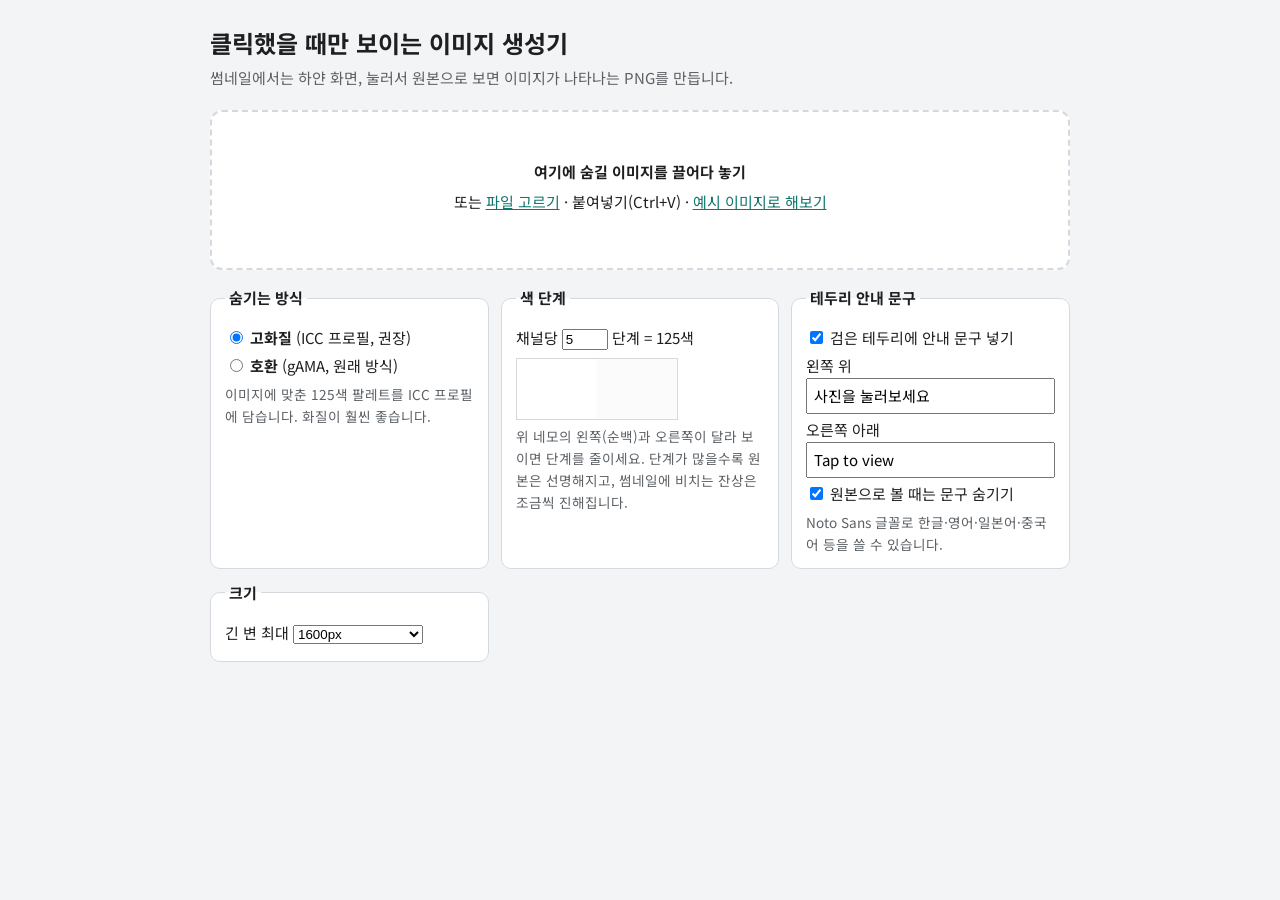
==== gamma.html @ a2110617 "Rewrite encoder: linear-light dithering, ICC high-quality mode, border text - res/gt-core.js: new DO" ====
<!DOCTYPE html>
<html lang="ko">
<head>
    <meta charset="UTF-8">
    <meta name="viewport" content="width=device-width, initial-scale=1">
    <title>감마위장</title>
    <link rel="preconnect" href="https://fonts.googleapis.com">
    <link rel="preconnect" href="https://fonts.gstatic.com" crossorigin>
    <link rel="stylesheet" href="https://fonts.googleapis.com/css2?family=Noto+Sans:wght@700&family=Noto+Sans+KR:wght@700&family=Noto+Sans+JP:wght@700&family=Noto+Sans+SC:wght@700&display=swap">
    <link rel="stylesheet" type="text/css" href="res/gamma.css">
    <script src="res/default-image.js"></script>
    <script src="res/gt-core.js"></script>
    <script src="res/gamma.js" defer></script>
</head>
<body>
<main>
    <h1>클릭했을 때만 보이는 이미지 생성기</h1>
    <p class="sub">썸네일에서는 하얀 화면, 눌러서 원본으로 보면 이미지가 나타나는 PNG를 만듭니다.</p>

    <section id="dropzone" tabindex="0">
        <strong>여기에 숨길 이미지를 끌어다 놓기</strong>
        <span>또는 <label class="linklike">파일 고르기<input type="file" id="fileinput" accept="image/*" hidden></label>
            · 붙여넣기(Ctrl+V) · <button type="button" id="sample" class="linklike">예시 이미지로 해보기</button></span>
        <span id="filename"></span>
    </section>

    <form id="options">
        <fieldset>
            <legend>숨기는 방식</legend>
            <label><input type="radio" name="mode" value="icc" checked> <b>고화질</b> (ICC 프로필, 권장)</label>
            <label><input type="radio" name="mode" value="gama"> <b>호환</b> (gAMA, 원래 방식)</label>
            <p class="hint" id="modehint"></p>
        </fieldset>

        <fieldset>
            <legend>색 단계</legend>
            <label>채널당 <input type="number" id="levels" min="2" max="8" value="5"> 단계
                = <span id="levelcount"></span>색</label>
            <canvas id="palettepreview" width="160" height="60"></canvas>
            <p class="hint">위 네모의 왼쪽(순백)과 오른쪽이 달라 보이면 단계를 줄이세요.
                단계가 많을수록 원본은 선명해지고, 썸네일에 비치는 잔상은 조금씩 진해집니다.</p>
        </fieldset>

        <fieldset>
            <legend>테두리 안내 문구</legend>
            <label><input type="checkbox" id="textOn" checked> 검은 테두리에 안내 문구 넣기</label>
            <div id="textOptions">
                <label>왼쪽 위 <input type="text" id="textTL" value="사진을 눌러보세요"></label>
                <label>오른쪽 아래 <input type="text" id="textBR" value="Tap to view"></label>
                <label><input type="checkbox" id="textHide" checked> 원본으로 볼 때는 문구 숨기기</label>
                <p class="hint">Noto Sans 글꼴로 한글·영어·일본어·중국어 등을 쓸 수 있습니다.</p>
            </div>
        </fieldset>

        <fieldset>
            <legend>크기</legend>
            <label>긴 변 최대
                <select id="maxside">
                    <option value="1280">1280px</option>
                    <option value="1600" selected>1600px</option>
                    <option value="2048">2048px</option>
                    <option value="0">줄이지 않음 (느림)</option>
                </select>
            </label>
        </fieldset>
    </form>

    <p id="status" role="status"></p>

    <section id="result" hidden>
        <div class="views">
            <figure>
                <canvas id="viewThumb"></canvas>
                <figcaption>썸네일에서 보이는 모습<br><small>(색 정보가 버려진 상태)</small></figcaption>
            </figure>
            <figure>
                <a id="viewLink" target="_blank"><img id="viewOrig" alt="결과 이미지"></a>
                <figcaption>원본으로 볼 때 보이는 모습<br><small>(이 브라우저가 실제로 그린 결과)</small></figcaption>
            </figure>
        </div>
        <p id="support" class="warning" hidden></p>
        <a id="download" class="button">PNG 저장하기</a>
        <p class="hint">결과 이미지를 그대로 올리세요. 다른 프로그램에서 편집하거나 다시 저장하면 숨김이 풀리거나 망가질 수 있습니다.
            사이트에 따라 썸네일에서도 그대로 보이거나(색 정보를 반영하는 경우), 원본에서도 하얗게 보일 수 있습니다(원본까지 다시 압축하는 경우).</p>
    </section>
</main>
</body>
</html>
---- res/gamma.css ----
:root { --fg: #1d1f21; --muted: #5c6166; --line: #d5d8dc; --bg: #f3f4f6; --card: #fff; --accent: #0f766e; }
* { box-sizing: border-box; }
body { margin: 0; padding: 24px 16px 48px; background: var(--bg); color: var(--fg);
       font: 15px/1.6 "Noto Sans KR", system-ui, sans-serif; }
main { max-width: 860px; margin: 0 auto; }
h1 { font-size: 1.5rem; margin: 0 0 4px; }
.sub { color: var(--muted); margin: 0 0 20px; }
#dropzone { display: flex; flex-direction: column; gap: 6px; align-items: center; justify-content: center;
            min-height: 160px; padding: 20px; border: 2px dashed var(--line); border-radius: 12px;
            background: var(--card); text-align: center; }
#dropzone.over { border-color: var(--accent); background: #effaf8; }
#filename { color: var(--accent); font-weight: 700; }
.linklike { color: var(--accent); text-decoration: underline; cursor: pointer; background: none; border: 0; padding: 0; font: inherit; }
#options { display: grid; grid-template-columns: repeat(auto-fit, minmax(240px, 1fr)); gap: 12px; margin: 16px 0; }
fieldset { margin: 0; padding: 12px 14px; border: 1px solid var(--line); border-radius: 10px; background: var(--card); }
legend { font-weight: 700; padding: 0 4px; }
fieldset label { display: block; margin: 4px 0; }
input[type=number] { width: 3.5em; }
input[type=text] { width: 100%; padding: 4px 6px; font: inherit; }
.hint { color: var(--muted); font-size: 0.85rem; margin: 6px 0 0; }
#palettepreview { display: block; margin: 8px 0 0; border: 1px solid var(--line); }
#status { min-height: 1.6em; font-weight: 700; }
.views { display: grid; grid-template-columns: repeat(auto-fit, minmax(260px, 1fr)); gap: 12px; }
figure { margin: 0; padding: 10px; background: var(--card); border: 1px solid var(--line); border-radius: 10px; text-align: center; }
figure canvas, figure img { display: block; max-width: 100%; height: auto; margin: 0 auto; }
figcaption { margin-top: 6px; font-size: 0.9rem; }
.warning { color: #b42318; font-weight: 700; }
.button { display: inline-block; margin: 14px 0 4px; padding: 10px 18px; border-radius: 8px; background: var(--accent);
          color: #fff; font-weight: 700; text-decoration: none; }
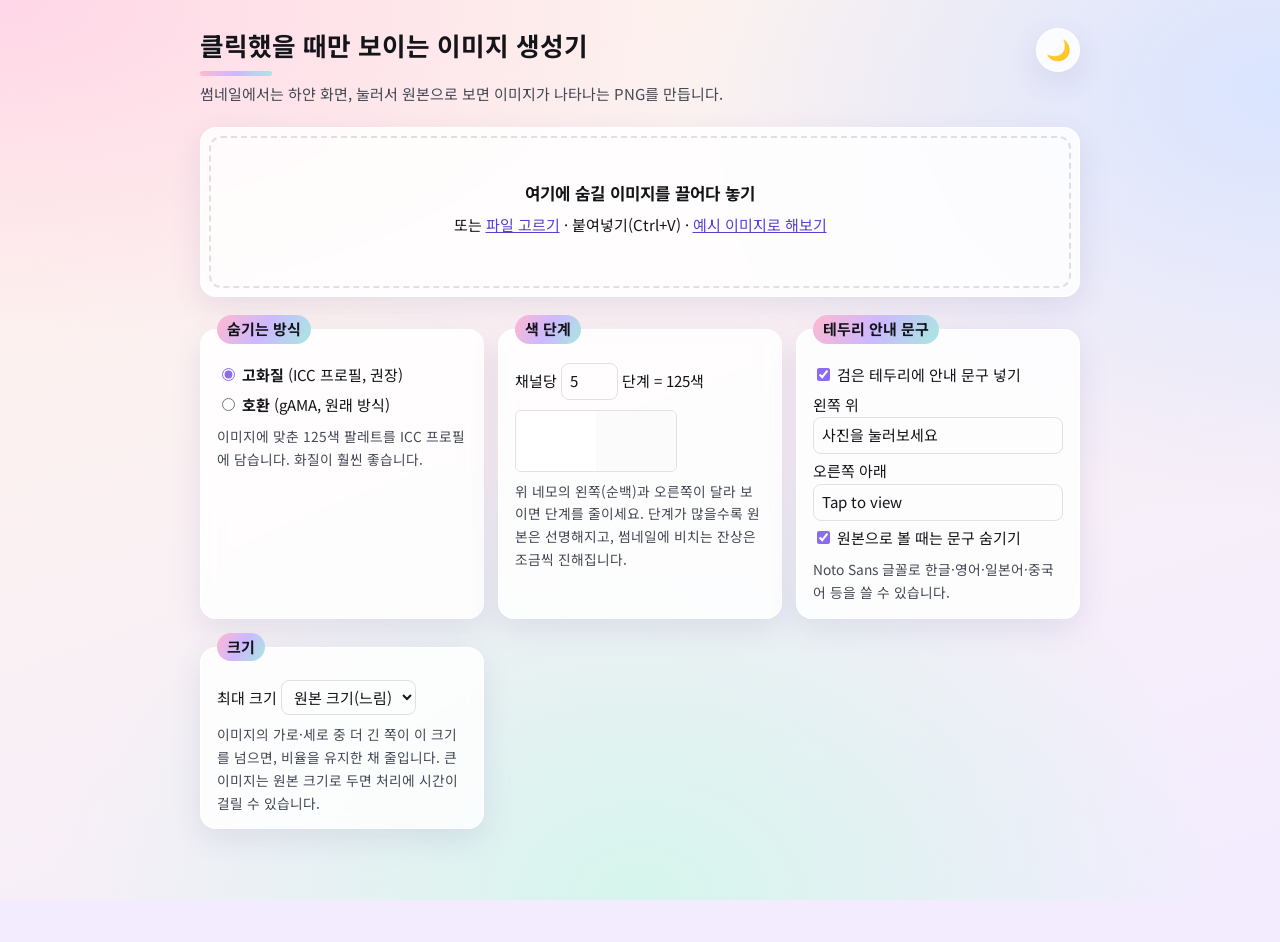
==== commit 8d37b806: "Add GitHub Pages entry, dark/light theme, worker encoding, size option rename - index.html redirect " ====
--- a/gamma.html
+++ b/gamma.html
@@ -7,6 +7,15 @@
     <link rel="preconnect" href="https://fonts.googleapis.com">
     <link rel="preconnect" href="https://fonts.gstatic.com" crossorigin>
     <link rel="stylesheet" href="https://fonts.googleapis.com/css2?family=Noto+Sans:wght@700&family=Noto+Sans+KR:wght@700&family=Noto+Sans+JP:wght@700&family=Noto+Sans+SC:wght@700&display=swap">
+    <script>
+        // 테마: 저장된 선택이 있으면 그걸, 없으면(첫 방문) 브라우저/OS의 모양 설정을 따른다. 깜빡임 방지를 위해 CSS보다 먼저 실행
+        (function () {
+            var t = null;
+            try { t = localStorage.getItem('gt-theme'); } catch (e) {}
+            if (t !== 'dark' && t !== 'light') t = matchMedia('(prefers-color-scheme: dark)').matches ? 'dark' : 'light';
+            document.documentElement.setAttribute('data-theme', t);
+        })();
+    </script>
     <link rel="stylesheet" type="text/css" href="res/gamma.css">
     <script src="res/default-image.js"></script>
     <script src="res/gt-core.js"></script>
@@ -14,8 +23,13 @@
 </head>
 <body>
 <main>
-    <h1>클릭했을 때만 보이는 이미지 생성기</h1>
-    <p class="sub">썸네일에서는 하얀 화면, 눌러서 원본으로 보면 이미지가 나타나는 PNG를 만듭니다.</p>
+    <header>
+        <div>
+            <h1>클릭했을 때만 보이는 이미지 생성기</h1>
+            <p class="sub">썸네일에서는 하얀 화면, 눌러서 원본으로 보면 이미지가 나타나는 PNG를 만듭니다.</p>
+        </div>
+        <button type="button" id="themeToggle"></button>
+    </header>
 
     <section id="dropzone" tabindex="0">
         <strong>여기에 숨길 이미지를 끌어다 놓기</strong>
@@ -54,14 +68,16 @@
 
         <fieldset>
             <legend>크기</legend>
-            <label>긴 변 최대
+            <label>최대 크기
                 <select id="maxside">
+                    <option value="0" selected>원본 크기(느림)</option>
+                    <option value="2048">2048px</option>
+                    <option value="1600">1600px</option>
                     <option value="1280">1280px</option>
-                    <option value="1600" selected>1600px</option>
-                    <option value="2048">2048px</option>
-                    <option value="0">줄이지 않음 (느림)</option>
                 </select>
             </label>
+            <p class="hint">이미지의 가로·세로 중 더 긴 쪽이 이 크기를 넘으면, 비율을 유지한 채 줄입니다.
+                큰 이미지는 원본 크기로 두면 처리에 시간이 걸릴 수 있습니다.</p>
         </fieldset>
     </form>
 
--- a/res/gamma.css
+++ b/res/gamma.css
@@ -1,29 +1,134 @@
-:root { --fg: #1d1f21; --muted: #5c6166; --line: #d5d8dc; --bg: #f3f4f6; --card: #fff; --accent: #0f766e; }
+/* ---------- 색 토큰: 라이트(기본) ---------- */
+:root {
+    color-scheme: light;
+    --fg: #14151a;
+    --muted: #444955;
+    --line: rgba(20, 21, 26, 0.12);
+    --card: rgba(255, 255, 255, 0.84);
+    --card-edge: rgba(255, 255, 255, 0.95);
+    --shadow: 0 10px 30px rgba(92, 72, 160, 0.12);
+    --link: #5a3fd0;
+    --ok: #0b6b5f;
+    --warn: #b42318;
+    --bg:
+        radial-gradient(1200px 600px at 0% 0%, #ffd6e7 0%, transparent 60%),
+        radial-gradient(1000px 700px at 100% 10%, #d9e4ff 0%, transparent 60%),
+        radial-gradient(900px 700px at 50% 100%, #d5f5ec 0%, transparent 65%),
+        linear-gradient(160deg, #fff4ea 0%, #f3ecff 100%);
+    --pastel: linear-gradient(120deg, #ffb8cf 0%, #cdb8ff 50%, #a6e9e0 100%);
+    --pastel-soft: linear-gradient(120deg, rgba(255, 184, 207, 0.35), rgba(205, 184, 255, 0.35), rgba(166, 233, 224, 0.35));
+    --on-pastel: #14151a;
+}
+
+/* ---------- 다크 ---------- */
+:root[data-theme="dark"] {
+    color-scheme: dark;
+    --fg: #f5f6fa;
+    --muted: #c9cdd8;
+    --line: rgba(255, 255, 255, 0.14);
+    --card: rgba(26, 27, 38, 0.86);
+    --card-edge: rgba(255, 255, 255, 0.08);
+    --shadow: 0 10px 30px rgba(0, 0, 0, 0.35);
+    --link: #cbbcff;
+    --ok: #8ee8d8;
+    --warn: #ff9b91;
+    --bg:
+        radial-gradient(1000px 600px at 0% 0%, rgba(255, 150, 196, 0.22) 0%, transparent 60%),
+        radial-gradient(900px 650px at 100% 10%, rgba(140, 170, 255, 0.22) 0%, transparent 60%),
+        radial-gradient(900px 700px at 50% 100%, rgba(120, 230, 205, 0.16) 0%, transparent 65%),
+        linear-gradient(160deg, #13131c 0%, #171523 100%);
+    --pastel-soft: linear-gradient(120deg, rgba(255, 184, 207, 0.16), rgba(205, 184, 255, 0.16), rgba(166, 233, 224, 0.16));
+}
+
+/* ---------- 기본 ---------- */
 * { box-sizing: border-box; }
-body { margin: 0; padding: 24px 16px 48px; background: var(--bg); color: var(--fg);
-       font: 15px/1.6 "Noto Sans KR", system-ui, sans-serif; }
-main { max-width: 860px; margin: 0 auto; }
-h1 { font-size: 1.5rem; margin: 0 0 4px; }
-.sub { color: var(--muted); margin: 0 0 20px; }
-#dropzone { display: flex; flex-direction: column; gap: 6px; align-items: center; justify-content: center;
-            min-height: 160px; padding: 20px; border: 2px dashed var(--line); border-radius: 12px;
-            background: var(--card); text-align: center; }
-#dropzone.over { border-color: var(--accent); background: #effaf8; }
-#filename { color: var(--accent); font-weight: 700; }
-.linklike { color: var(--accent); text-decoration: underline; cursor: pointer; background: none; border: 0; padding: 0; font: inherit; }
-#options { display: grid; grid-template-columns: repeat(auto-fit, minmax(240px, 1fr)); gap: 12px; margin: 16px 0; }
-fieldset { margin: 0; padding: 12px 14px; border: 1px solid var(--line); border-radius: 10px; background: var(--card); }
-legend { font-weight: 700; padding: 0 4px; }
-fieldset label { display: block; margin: 4px 0; }
-input[type=number] { width: 3.5em; }
-input[type=text] { width: 100%; padding: 4px 6px; font: inherit; }
-.hint { color: var(--muted); font-size: 0.85rem; margin: 6px 0 0; }
-#palettepreview { display: block; margin: 8px 0 0; border: 1px solid var(--line); }
+html { background: #f3ecff; }
+:root[data-theme="dark"] { background: #13131c; }
+body {
+    margin: 0;
+    padding: 28px 16px 56px;
+    min-height: 100vh;
+    background: var(--bg);
+    background-attachment: fixed;
+    color: var(--fg);
+    font: 15px/1.65 "Noto Sans KR", "Noto Sans", system-ui, sans-serif;
+    transition: color .2s ease;
+}
+main { max-width: 880px; margin: 0 auto; }
+a { color: var(--link); }
+
+header { display: flex; align-items: flex-start; justify-content: space-between; gap: 12px; margin-bottom: 20px; }
+h1 { font-size: 1.6rem; line-height: 1.3; margin: 0 0 6px; }
+h1::after {
+    content: ""; display: block; width: 72px; height: 5px; margin-top: 10px;
+    border-radius: 99px; background: var(--pastel);
+}
+.sub { color: var(--muted); margin: 0; }
+
+#themeToggle {
+    flex: none; width: 44px; height: 44px; border-radius: 50%;
+    border: 1px solid var(--card-edge); background: var(--card); box-shadow: var(--shadow);
+    font-size: 20px; line-height: 1; cursor: pointer;
+}
+#themeToggle:focus-visible, .button:focus-visible, #dropzone:focus-visible { outline: 3px solid var(--link); outline-offset: 2px; }
+
+/* ---------- 카드 ---------- */
+#dropzone, fieldset, figure {
+    background: var(--card);
+    border: 1px solid var(--card-edge);
+    border-radius: 16px;
+    box-shadow: var(--shadow);
+    -webkit-backdrop-filter: blur(10px);
+    backdrop-filter: blur(10px);
+}
+#dropzone {
+    position: relative;
+    display: flex; flex-direction: column; gap: 6px; align-items: center; justify-content: center;
+    min-height: 170px; padding: 24px; text-align: center;
+}
+#dropzone::before {           /* 안쪽 점선 테두리 */
+    content: ""; position: absolute; inset: 8px; border-radius: 12px;
+    border: 2px dashed var(--line); pointer-events: none;
+}
+#dropzone.over { background-image: var(--pastel-soft); }
+#dropzone.over::before { border-color: var(--link); }
+#dropzone strong { font-size: 1.05rem; }
+#filename { color: var(--ok); font-weight: 700; }
+.linklike { color: var(--link); text-decoration: underline; cursor: pointer; background: none; border: 0; padding: 0; font: inherit; }
+
+#options { display: grid; grid-template-columns: repeat(auto-fit, minmax(250px, 1fr)); gap: 14px; margin: 18px 0; }
+fieldset { margin: 0; padding: 14px 16px; min-width: 0; }
+legend {
+    font-weight: 700; padding: 2px 10px; border-radius: 99px;
+    background: var(--pastel); color: var(--on-pastel);
+}
+fieldset label { display: block; margin: 5px 0; }
+input[type=number] { width: 3.8em; }
+input[type=text], select, input[type=number] {
+    padding: 5px 8px; font: inherit; color: var(--fg);
+    background: transparent; border: 1px solid var(--line); border-radius: 8px;
+}
+input[type=text] { width: 100%; }
+select option { color: #14151a; background: #fff; }
+input[type=radio], input[type=checkbox] { accent-color: #8b6cf0; }
+.hint { color: var(--muted); font-size: 0.86rem; margin: 8px 0 0; }
+#palettepreview { display: block; margin: 10px 0 0; border: 1px solid var(--line); border-radius: 6px; }
+
 #status { min-height: 1.6em; font-weight: 700; }
-.views { display: grid; grid-template-columns: repeat(auto-fit, minmax(260px, 1fr)); gap: 12px; }
-figure { margin: 0; padding: 10px; background: var(--card); border: 1px solid var(--line); border-radius: 10px; text-align: center; }
-figure canvas, figure img { display: block; max-width: 100%; height: auto; margin: 0 auto; }
-figcaption { margin-top: 6px; font-size: 0.9rem; }
-.warning { color: #b42318; font-weight: 700; }
-.button { display: inline-block; margin: 14px 0 4px; padding: 10px 18px; border-radius: 8px; background: var(--accent);
-          color: #fff; font-weight: 700; text-decoration: none; }
+
+/* ---------- 결과 ---------- */
+.views { display: grid; grid-template-columns: repeat(auto-fit, minmax(260px, 1fr)); gap: 14px; }
+figure { margin: 0; padding: 12px; text-align: center; }
+figure canvas, figure img { display: block; max-width: 100%; height: auto; margin: 0 auto; border-radius: 4px; }
+figcaption { margin-top: 8px; font-size: 0.92rem; }
+figcaption small { color: var(--muted); }
+.warning { color: var(--warn); font-weight: 700; }
+.button {
+    display: inline-block; margin: 16px 0 4px; padding: 11px 22px; border-radius: 99px;
+    background: var(--pastel); color: var(--on-pastel);
+    font-weight: 700; text-decoration: none; box-shadow: var(--shadow);
+    transition: transform .15s ease, filter .15s ease;
+}
+.button:hover { transform: translateY(-1px); filter: saturate(1.15); }
+
+@media (prefers-reduced-motion: reduce) { * { transition: none !important; } }
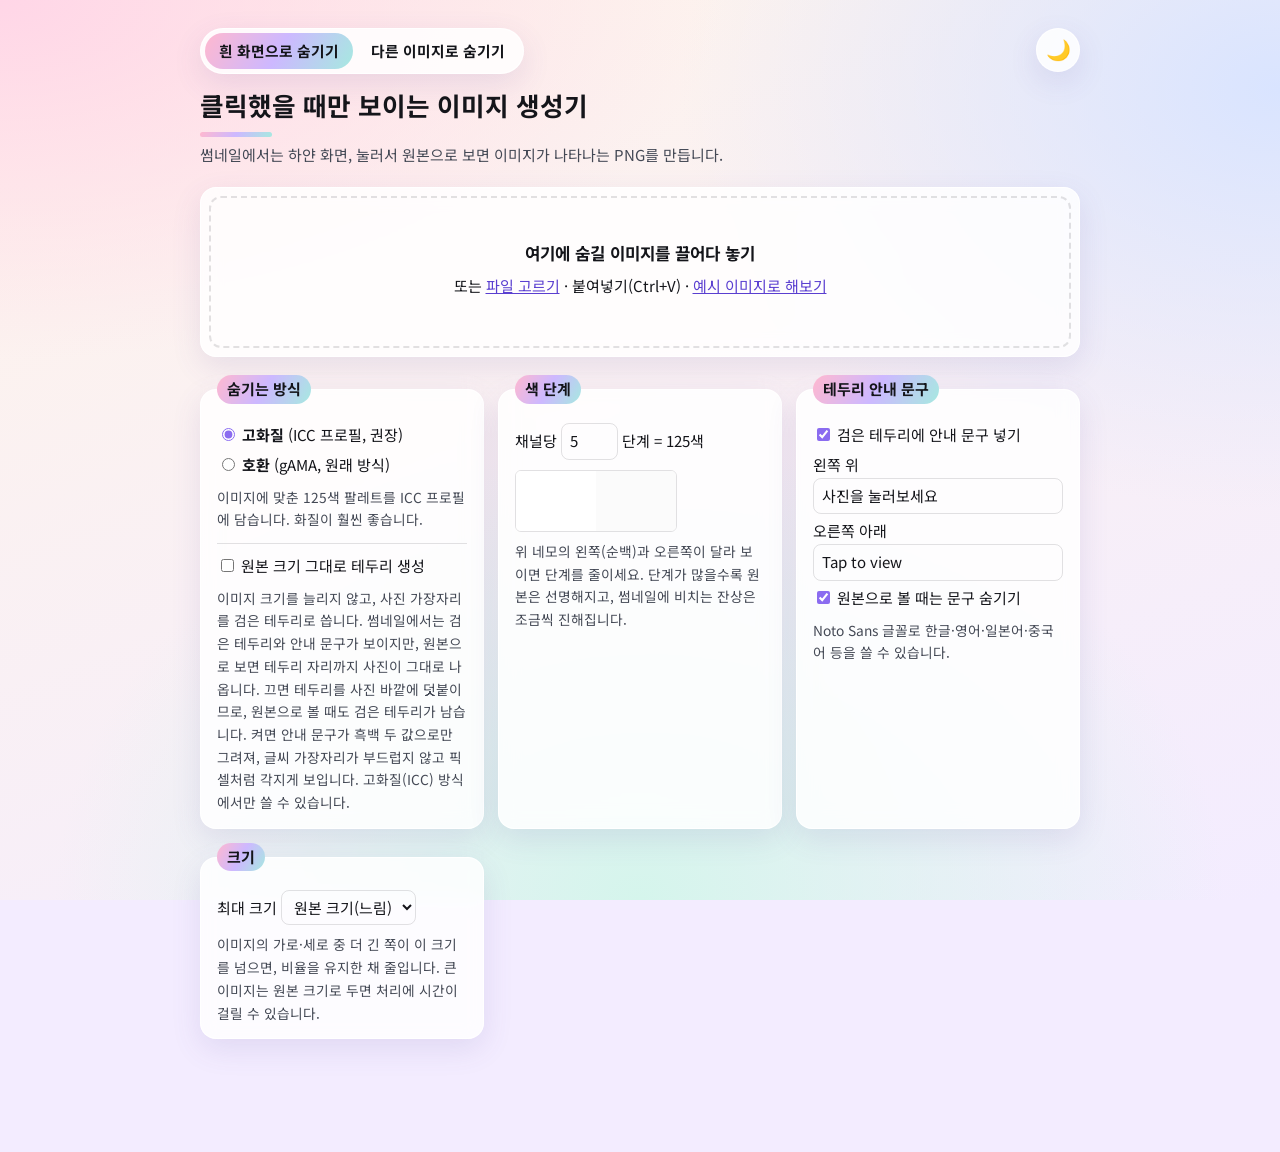
==== commit 961b7c30: "Add inset border option and 'hide behind another image' page - gt-core: ICC input table modes (white" ====
--- a/gamma.html
+++ b/gamma.html
@@ -19,12 +19,17 @@
     <link rel="stylesheet" type="text/css" href="res/gamma.css">
     <script src="res/default-image.js"></script>
     <script src="res/gt-core.js"></script>
+    <script src="res/common.js" defer></script>
     <script src="res/gamma.js" defer></script>
 </head>
 <body>
 <main>
     <header>
         <div>
+            <nav class="tabs" aria-label="변환 종류">
+                <a href="gamma.html" aria-current="page">흰 화면으로 숨기기</a>
+                <a href="cover.html">다른 이미지로 숨기기</a>
+            </nav>
             <h1>클릭했을 때만 보이는 이미지 생성기</h1>
             <p class="sub">썸네일에서는 하얀 화면, 눌러서 원본으로 보면 이미지가 나타나는 PNG를 만듭니다.</p>
         </div>
@@ -44,6 +49,12 @@
             <label><input type="radio" name="mode" value="icc" checked> <b>고화질</b> (ICC 프로필, 권장)</label>
             <label><input type="radio" name="mode" value="gama"> <b>호환</b> (gAMA, 원래 방식)</label>
             <p class="hint" id="modehint"></p>
+            <label id="insetLabel" class="sep"><input type="checkbox" id="inset"> 원본 크기 그대로 테두리 생성</label>
+            <p class="hint">이미지 크기를 늘리지 않고, 사진 가장자리를 검은 테두리로 씁니다.
+                썸네일에서는 검은 테두리와 안내 문구가 보이지만, 원본으로 보면 테두리 자리까지 사진이 그대로 나옵니다.
+                끄면 테두리를 사진 바깥에 덧붙이므로, 원본으로 볼 때도 검은 테두리가 남습니다.
+                켜면 안내 문구가 흑백 두 값으로만 그려져, 글씨 가장자리가 부드럽지 않고 픽셀처럼 각지게 보입니다.
+                고화질(ICC) 방식에서만 쓸 수 있습니다.</p>
         </fieldset>
 
         <fieldset>
--- a/res/gamma.css
+++ b/res/gamma.css
@@ -57,6 +57,14 @@
 main { max-width: 880px; margin: 0 auto; }
 a { color: var(--link); }
 
+/* 상단 탭 */
+.tabs { display: inline-flex; gap: 4px; padding: 4px; margin-bottom: 14px; border-radius: 99px;
+        background: var(--card); border: 1px solid var(--card-edge); box-shadow: var(--shadow); flex-wrap: wrap; }
+.tabs a { padding: 6px 14px; border-radius: 99px; color: var(--fg); text-decoration: none; font-weight: 700; font-size: 0.92rem; }
+.tabs a:hover { background: var(--pastel-soft); }
+.tabs a[aria-current="page"] { background: var(--pastel); color: var(--on-pastel); }
+.tabs a:focus-visible { outline: 3px solid var(--link); outline-offset: 2px; }
+
 header { display: flex; align-items: flex-start; justify-content: space-between; gap: 12px; margin-bottom: 20px; }
 h1 { font-size: 1.6rem; line-height: 1.3; margin: 0 0 6px; }
 h1::after {
@@ -73,7 +81,7 @@
 #themeToggle:focus-visible, .button:focus-visible, #dropzone:focus-visible { outline: 3px solid var(--link); outline-offset: 2px; }
 
 /* ---------- 카드 ---------- */
-#dropzone, fieldset, figure {
+.dropzone, #dropzone, fieldset, figure {
     background: var(--card);
     border: 1px solid var(--card-edge);
     border-radius: 16px;
@@ -81,19 +89,26 @@
     -webkit-backdrop-filter: blur(10px);
     backdrop-filter: blur(10px);
 }
-#dropzone {
+#dropzone, .dropzone {
     position: relative;
     display: flex; flex-direction: column; gap: 6px; align-items: center; justify-content: center;
     min-height: 170px; padding: 24px; text-align: center;
 }
-#dropzone::before {           /* 안쪽 점선 테두리 */
+#dropzone::before, .dropzone::before {           /* 안쪽 점선 테두리 */
     content: ""; position: absolute; inset: 8px; border-radius: 12px;
     border: 2px dashed var(--line); pointer-events: none;
 }
-#dropzone.over { background-image: var(--pastel-soft); }
-#dropzone.over::before { border-color: var(--link); }
-#dropzone strong { font-size: 1.05rem; }
-#filename { color: var(--ok); font-weight: 700; }
+#dropzone.over, .dropzone.over { background-image: var(--pastel-soft); }
+#dropzone.over::before, .dropzone.over::before { border-color: var(--link); }
+#dropzone strong, .dropzone strong { font-size: 1.05rem; }
+
+/* 위장 이미지 페이지: 입력 두 칸 */
+.pair { display: grid; grid-template-columns: repeat(auto-fit, minmax(260px, 1fr)); gap: 14px; }
+.dropzone { min-height: 200px; }
+.dropzone .preview { max-width: 100%; max-height: 140px; border-radius: 6px; }
+.dropzone .preview[hidden] { display: none; }
+.dropzone:focus-visible { outline: 3px solid var(--link); outline-offset: 2px; }
+#filename, .filename { color: var(--ok); font-weight: 700; }
 .linklike { color: var(--link); text-decoration: underline; cursor: pointer; background: none; border: 0; padding: 0; font: inherit; }
 
 #options { display: grid; grid-template-columns: repeat(auto-fit, minmax(250px, 1fr)); gap: 14px; margin: 18px 0; }
@@ -103,6 +118,8 @@
     background: var(--pastel); color: var(--on-pastel);
 }
 fieldset label { display: block; margin: 5px 0; }
+fieldset label.sep { margin-top: 12px; padding-top: 10px; border-top: 1px solid var(--line); }
+fieldset label.disabled { color: var(--muted); opacity: 0.6; }
 input[type=number] { width: 3.8em; }
 input[type=text], select, input[type=number] {
     padding: 5px 8px; font: inherit; color: var(--fg);
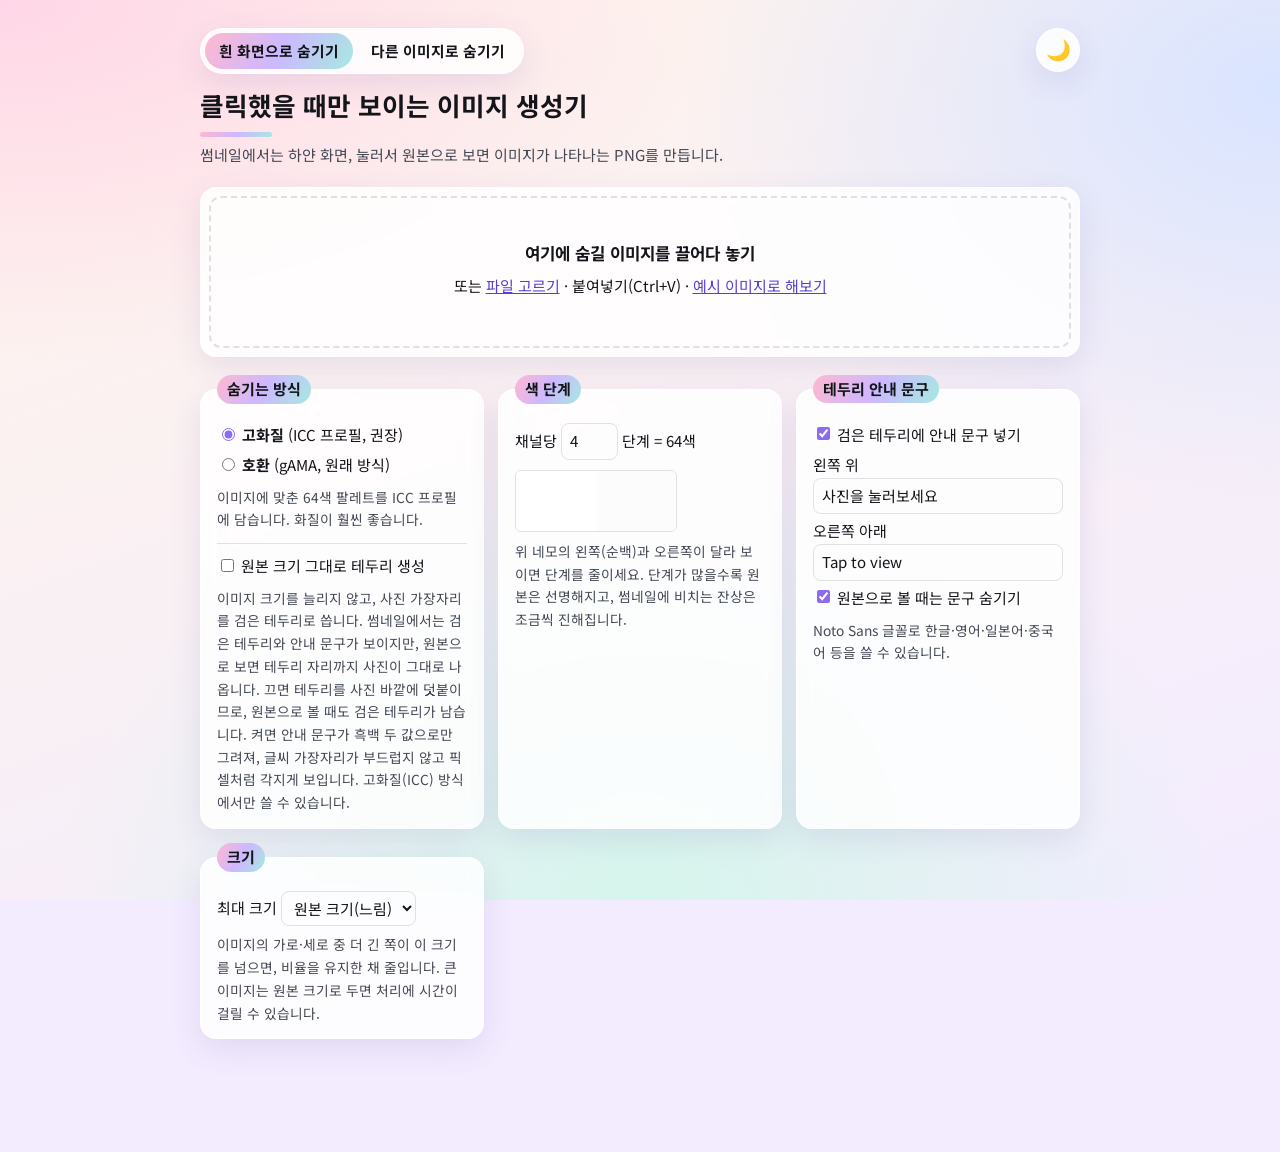
==== commit e6dfa82e: "Retune gAMA levels, default to 4 levels, add width note and safe filenames" ====
--- a/gamma.html
+++ b/gamma.html
@@ -59,7 +59,7 @@
 
         <fieldset>
             <legend>색 단계</legend>
-            <label>채널당 <input type="number" id="levels" min="2" max="8" value="5"> 단계
+            <label>채널당 <input type="number" id="levels" min="2" max="8" value="4"> 단계
                 = <span id="levelcount"></span>색</label>
             <canvas id="palettepreview" width="160" height="60"></canvas>
             <p class="hint">위 네모의 왼쪽(순백)과 오른쪽이 달라 보이면 단계를 줄이세요.
@@ -109,6 +109,7 @@
         <a id="download" class="button">PNG 저장하기</a>
         <p class="hint">결과 이미지를 그대로 올리세요. 다른 프로그램에서 편집하거나 다시 저장하면 숨김이 풀리거나 망가질 수 있습니다.
             사이트에 따라 썸네일에서도 그대로 보이거나(색 정보를 반영하는 경우), 원본에서도 하얗게 보일 수 있습니다(원본까지 다시 압축하는 경우).</p>
+        <p class="hint"><strong>PC 게시판에서는 가로 860px 이상을 권합니다.</strong> 게시판이 큰 이미지만 줄여서 싣고 그때만 "원본 보기" 클릭이 생기기 때문에, 그보다 작으면 눌러도 원본이 안 열릴 수 있습니다. 모바일은 크기와 상관없이 열리고, 글 하단 첨부파일 목록으로는 언제나 원본을 받을 수 있습니다.
     </section>
 </main>
 </body>
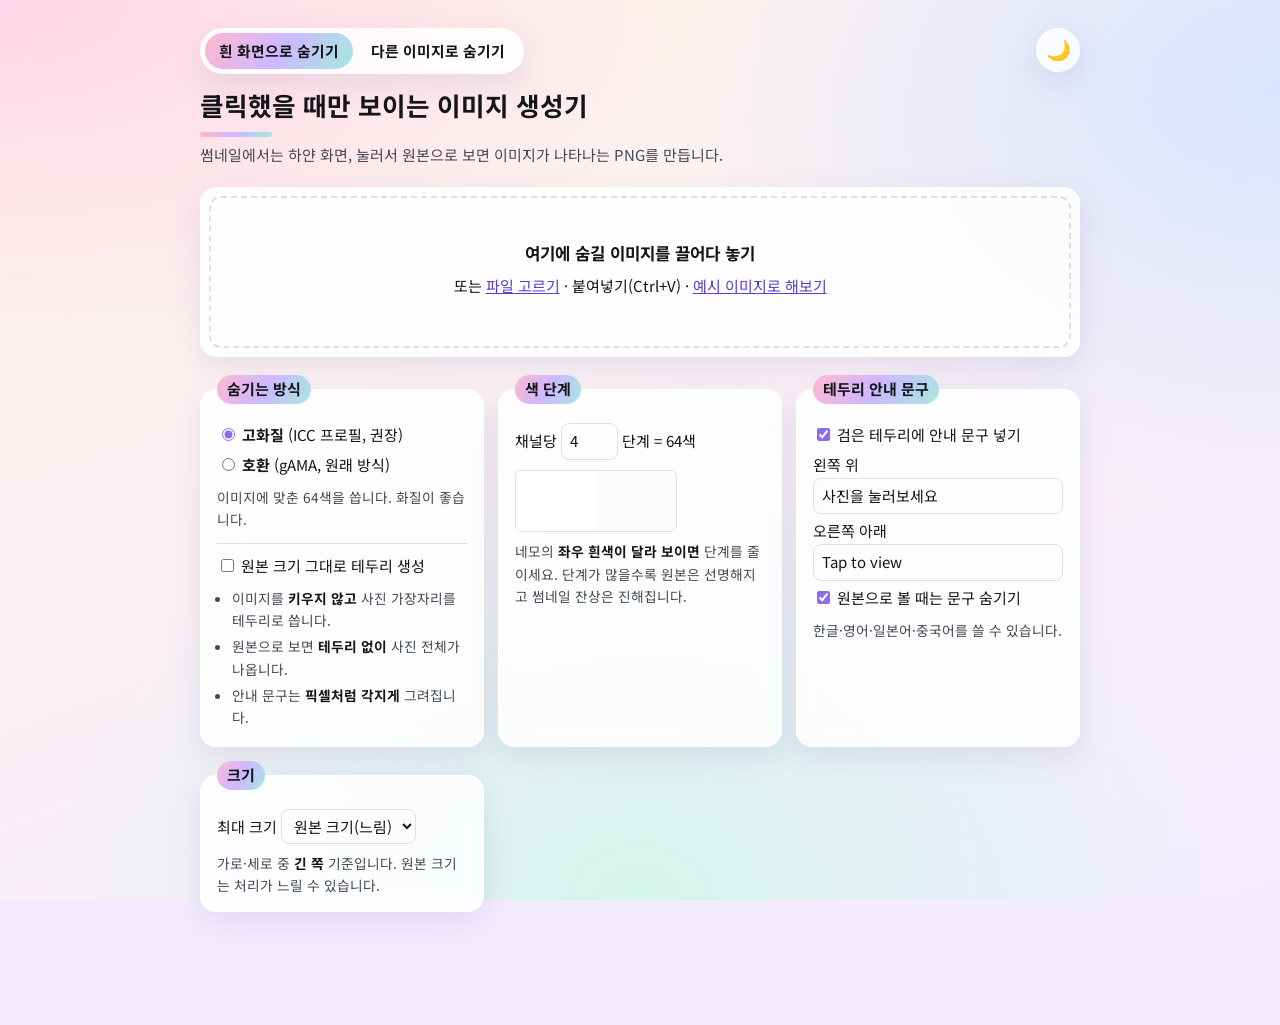
==== commit 138a4848: "Confirm gAMA floor 32 with Floyd-Steinberg, condense UI hints" ====
--- a/gamma.html
+++ b/gamma.html
@@ -50,11 +50,11 @@
             <label><input type="radio" name="mode" value="gama"> <b>호환</b> (gAMA, 원래 방식)</label>
             <p class="hint" id="modehint"></p>
             <label id="insetLabel" class="sep"><input type="checkbox" id="inset"> 원본 크기 그대로 테두리 생성</label>
-            <p class="hint">이미지 크기를 늘리지 않고, 사진 가장자리를 검은 테두리로 씁니다.
-                썸네일에서는 검은 테두리와 안내 문구가 보이지만, 원본으로 보면 테두리 자리까지 사진이 그대로 나옵니다.
-                끄면 테두리를 사진 바깥에 덧붙이므로, 원본으로 볼 때도 검은 테두리가 남습니다.
-                켜면 안내 문구가 흑백 두 값으로만 그려져, 글씨 가장자리가 부드럽지 않고 픽셀처럼 각지게 보입니다.
-                고화질(ICC) 방식에서만 쓸 수 있습니다.</p>
+            <ul class="hint">
+                <li>이미지를 <b>키우지 않고</b> 사진 가장자리를 테두리로 씁니다.</li>
+                <li>원본으로 보면 <b>테두리 없이</b> 사진 전체가 나옵니다.</li>
+                <li>안내 문구는 <b>픽셀처럼 각지게</b> 그려집니다.</li>
+            </ul>
         </fieldset>
 
         <fieldset>
@@ -62,8 +62,8 @@
             <label>채널당 <input type="number" id="levels" min="2" max="8" value="4"> 단계
                 = <span id="levelcount"></span>색</label>
             <canvas id="palettepreview" width="160" height="60"></canvas>
-            <p class="hint">위 네모의 왼쪽(순백)과 오른쪽이 달라 보이면 단계를 줄이세요.
-                단계가 많을수록 원본은 선명해지고, 썸네일에 비치는 잔상은 조금씩 진해집니다.</p>
+            <p class="hint">네모의 <b>좌우 흰색이 달라 보이면</b> 단계를 줄이세요.
+                단계가 많을수록 원본은 선명해지고 썸네일 잔상은 진해집니다.</p>
         </fieldset>
 
         <fieldset>
@@ -73,7 +73,7 @@
                 <label>왼쪽 위 <input type="text" id="textTL" value="사진을 눌러보세요"></label>
                 <label>오른쪽 아래 <input type="text" id="textBR" value="Tap to view"></label>
                 <label><input type="checkbox" id="textHide" checked> 원본으로 볼 때는 문구 숨기기</label>
-                <p class="hint">Noto Sans 글꼴로 한글·영어·일본어·중국어 등을 쓸 수 있습니다.</p>
+                <p class="hint">한글·영어·일본어·중국어를 쓸 수 있습니다.</p>
             </div>
         </fieldset>
 
@@ -87,8 +87,7 @@
                     <option value="1280">1280px</option>
                 </select>
             </label>
-            <p class="hint">이미지의 가로·세로 중 더 긴 쪽이 이 크기를 넘으면, 비율을 유지한 채 줄입니다.
-                큰 이미지는 원본 크기로 두면 처리에 시간이 걸릴 수 있습니다.</p>
+            <p class="hint">가로·세로 중 <b>긴 쪽</b> 기준입니다. 원본 크기는 처리가 느릴 수 있습니다.</p>
         </fieldset>
     </form>
 
@@ -107,9 +106,11 @@
         </div>
         <p id="support" class="warning" hidden></p>
         <a id="download" class="button">PNG 저장하기</a>
-        <p class="hint">결과 이미지를 그대로 올리세요. 다른 프로그램에서 편집하거나 다시 저장하면 숨김이 풀리거나 망가질 수 있습니다.
-            사이트에 따라 썸네일에서도 그대로 보이거나(색 정보를 반영하는 경우), 원본에서도 하얗게 보일 수 있습니다(원본까지 다시 압축하는 경우).</p>
-        <p class="hint"><strong>PC 게시판에서는 가로 860px 이상을 권합니다.</strong> 게시판이 큰 이미지만 줄여서 싣고 그때만 "원본 보기" 클릭이 생기기 때문에, 그보다 작으면 눌러도 원본이 안 열릴 수 있습니다. 모바일은 크기와 상관없이 열리고, 글 하단 첨부파일 목록으로는 언제나 원본을 받을 수 있습니다.
+        <ul class="hint">
+            <li>결과 이미지를 <b>그대로</b> 올리세요. 편집하거나 다시 저장하면 숨김이 풀립니다.</li>
+            <li>PC 게시판은 <b>가로 860px 이상</b>이어야 눌러서 원본 보기가 뜹니다(모바일은 무관).</li>
+            <li>사이트에 따라 썸네일에서 그대로 보이거나, 원본까지 하얗게 나올 수 있습니다.</li>
+        </ul>
     </section>
 </main>
 </body>
--- a/res/gamma.css
+++ b/res/gamma.css
@@ -129,6 +129,9 @@
 select option { color: #14151a; background: #fff; }
 input[type=radio], input[type=checkbox] { accent-color: #8b6cf0; }
 .hint { color: var(--muted); font-size: 0.86rem; margin: 8px 0 0; }
+ul.hint { padding-left: 1.1em; }
+ul.hint li { margin: 3px 0; }
+.hint b { color: var(--fg); font-weight: 700; }
 #palettepreview { display: block; margin: 10px 0 0; border: 1px solid var(--line); border-radius: 6px; }
 
 #status { min-height: 1.6em; font-weight: 700; }
